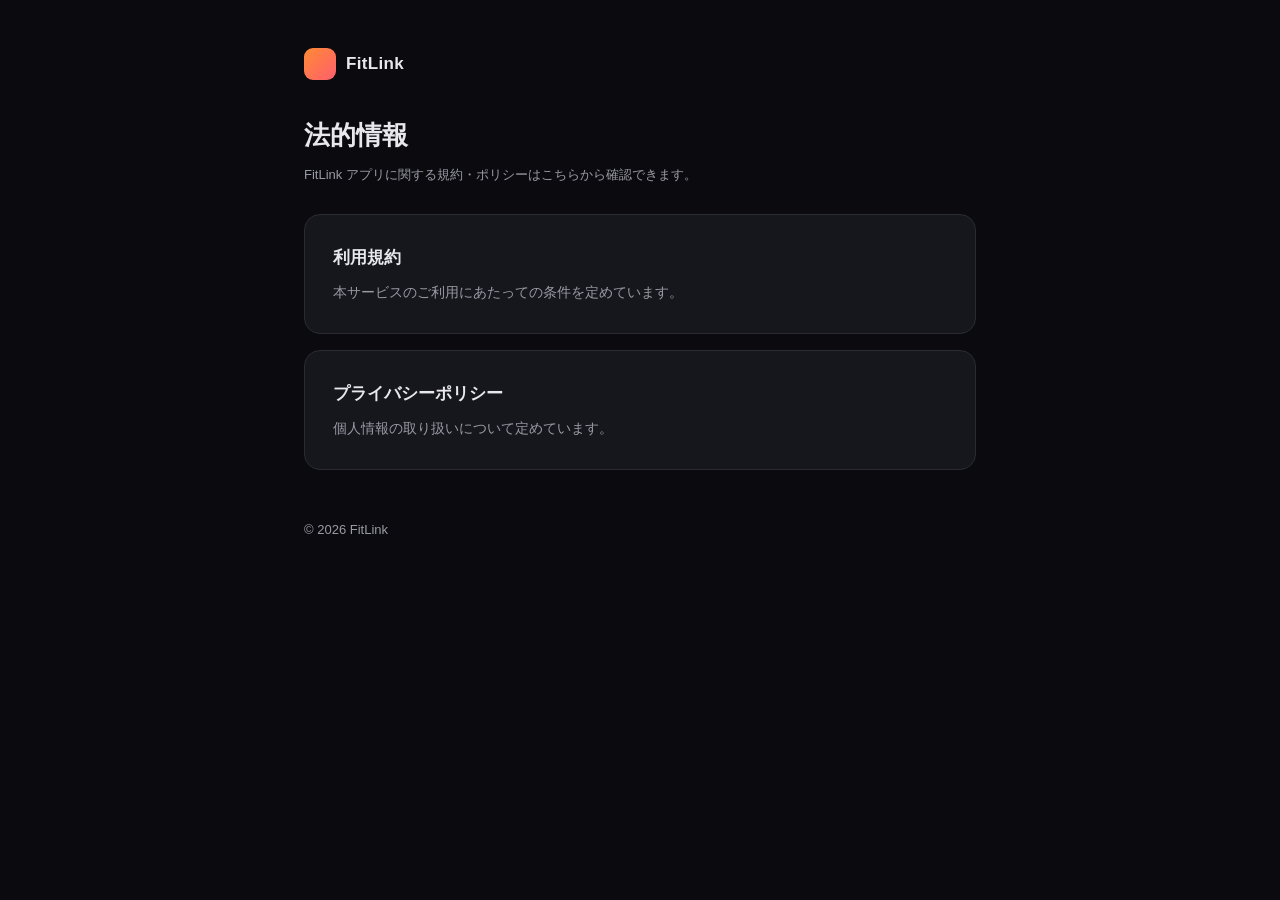
==== index.html @ 28516cc2 "Add FitLink legal pages (privacy policy, terms of service)" ====
<!doctype html>
<html lang="ja">
<head>
<meta charset="utf-8">
<meta name="viewport" content="width=device-width, initial-scale=1">
<title>FitLink - 法的情報</title>
<link rel="stylesheet" href="style.css">
</head>
<body>
<div class="wrap">
  <header class="top">
    <div class="logo"></div>
    <div class="name">FitLink</div>
  </header>

  <h1>法的情報</h1>
  <p class="meta">FitLink アプリに関する規約・ポリシーはこちらから確認できます。</p>

  <a class="card" href="terms.html">
    <h3>利用規約</h3>
    <p>本サービスのご利用にあたっての条件を定めています。</p>
  </a>

  <a class="card" href="privacy.html">
    <h3>プライバシーポリシー</h3>
    <p>個人情報の取り扱いについて定めています。</p>
  </a>

  <footer>&copy; 2026 FitLink</footer>
</div>
</body>
</html>
---- style.css ----
:root {
  color-scheme: dark;
  --bg: #0b0b0f;
  --card: #16161d;
  --border: #2a2a33;
  --text: #e8e8ec;
  --muted: #9a9aa5;
  --accent: #ff8a34;
}

* { box-sizing: border-box; }

body {
  margin: 0;
  background: var(--bg);
  color: var(--text);
  font-family: -apple-system, BlinkMacSystemFont, "Hiragino Sans", "Hiragino Kaku Gothic ProN", "Yu Gothic", sans-serif;
  line-height: 1.8;
}

.wrap {
  max-width: 720px;
  margin: 0 auto;
  padding: 48px 24px 96px;
}

header.top {
  display: flex;
  align-items: center;
  gap: 10px;
  margin-bottom: 32px;
}

header.top .logo {
  width: 32px;
  height: 32px;
  border-radius: 9px;
  background: linear-gradient(135deg, var(--accent), #ff5f6d);
  flex-shrink: 0;
}

header.top .name {
  font-weight: 700;
  font-size: 17px;
  letter-spacing: 0.02em;
}

h1 {
  font-size: 26px;
  margin: 0 0 4px;
}

h2 {
  font-size: 18px;
  margin: 36px 0 12px;
  color: var(--accent);
}

p {
  margin: 0 0 14px;
  color: var(--text);
  font-size: 15px;
}

p.meta {
  color: var(--muted);
  font-size: 13px;
  margin-bottom: 28px;
}

ul {
  margin: 0 0 14px;
  padding-left: 20px;
}

li {
  color: var(--text);
  font-size: 15px;
  margin-bottom: 6px;
}

a { color: var(--accent); }

.card {
  background: var(--card);
  border: 1px solid var(--border);
  border-radius: 16px;
  padding: 28px;
  margin-bottom: 16px;
  text-decoration: none;
  display: block;
}

.card h3 {
  margin: 0 0 6px;
  color: var(--text);
  font-size: 17px;
}

.card p {
  margin: 0;
  color: var(--muted);
  font-size: 14px;
}

footer {
  margin-top: 48px;
  color: var(--muted);
  font-size: 13px;
}
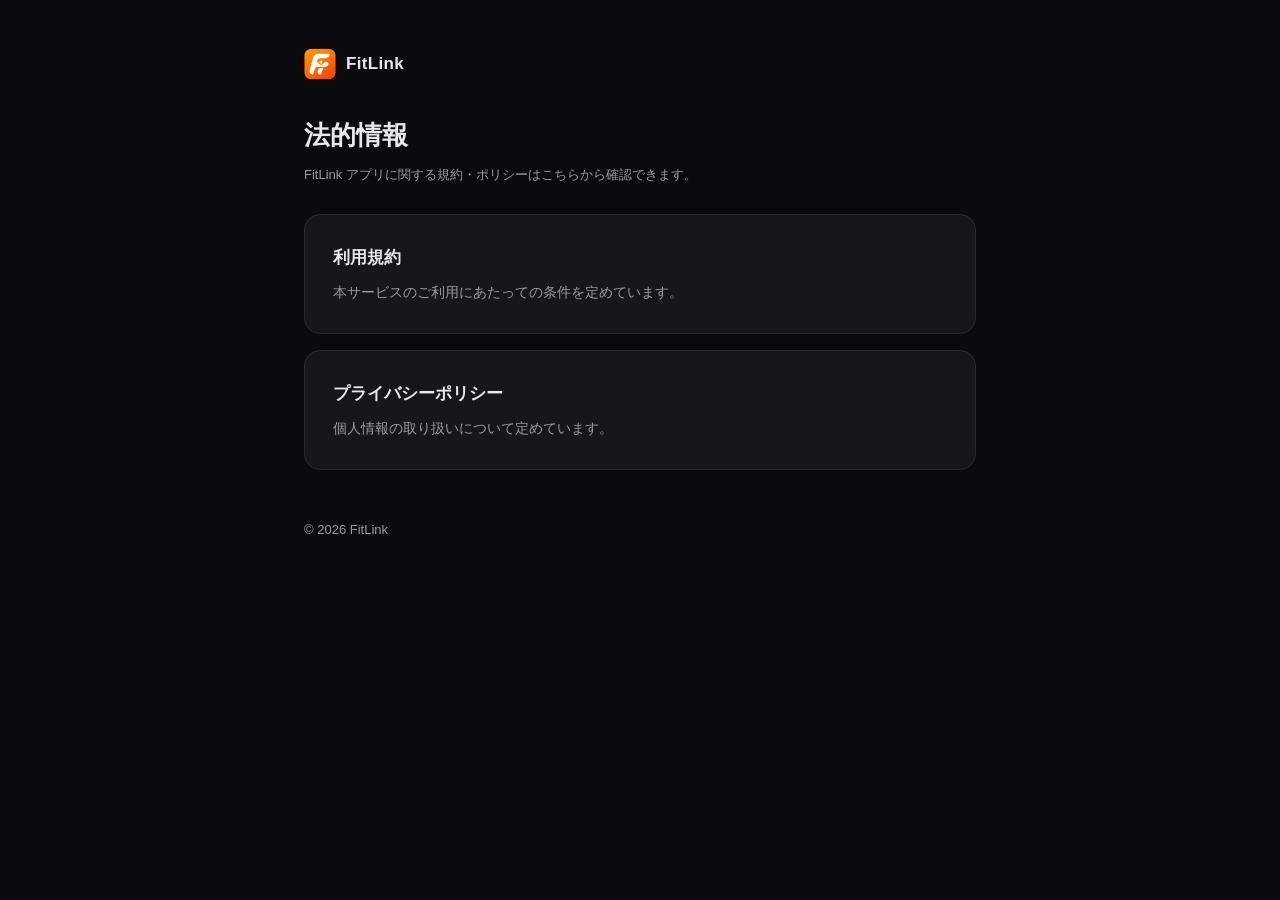
==== commit ac15d4c8: "Add FitLink app icon as header logo" ====
--- a/index.html
+++ b/index.html
@@ -9,7 +9,7 @@
 <body>
 <div class="wrap">
   <header class="top">
-    <div class="logo"></div>
+    <img class="logo" src="logo.png" alt="FitLink">
     <div class="name">FitLink</div>
   </header>
 
--- a/style.css
+++ b/style.css
@@ -34,8 +34,8 @@
 header.top .logo {
   width: 32px;
   height: 32px;
-  border-radius: 9px;
-  background: linear-gradient(135deg, var(--accent), #ff5f6d);
+  border-radius: 22%;
+  object-fit: cover;
   flex-shrink: 0;
 }
 
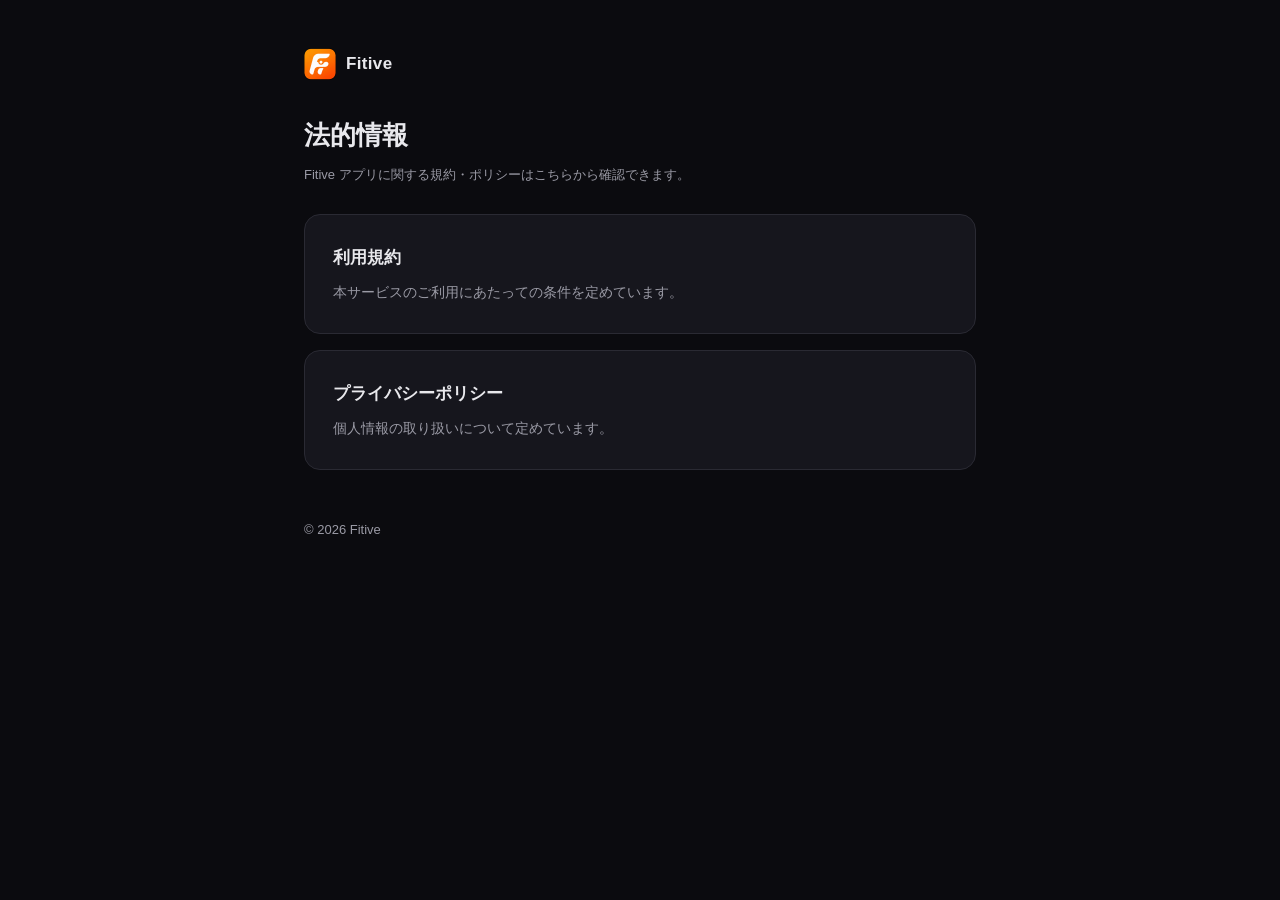
==== commit 40b442f0: "refactor : use Fitive instead of FitLink" ====
--- a/index.html
+++ b/index.html
@@ -3,18 +3,18 @@
 <head>
 <meta charset="utf-8">
 <meta name="viewport" content="width=device-width, initial-scale=1">
-<title>FitLink - 法的情報</title>
+<title>Fitive - 法的情報</title>
 <link rel="stylesheet" href="style.css">
 </head>
 <body>
 <div class="wrap">
   <header class="top">
-    <img class="logo" src="logo.png" alt="FitLink">
-    <div class="name">FitLink</div>
+    <img class="logo" src="logo.png" alt="Fitive">
+    <div class="name">Fitive</div>
   </header>
 
   <h1>法的情報</h1>
-  <p class="meta">FitLink アプリに関する規約・ポリシーはこちらから確認できます。</p>
+  <p class="meta">Fitive アプリに関する規約・ポリシーはこちらから確認できます。</p>
 
   <a class="card" href="terms.html">
     <h3>利用規約</h3>
@@ -26,7 +26,7 @@
     <p>個人情報の取り扱いについて定めています。</p>
   </a>
 
-  <footer>&copy; 2026 FitLink</footer>
+  <footer>&copy; 2026 Fitive</footer>
 </div>
 </body>
 </html>
